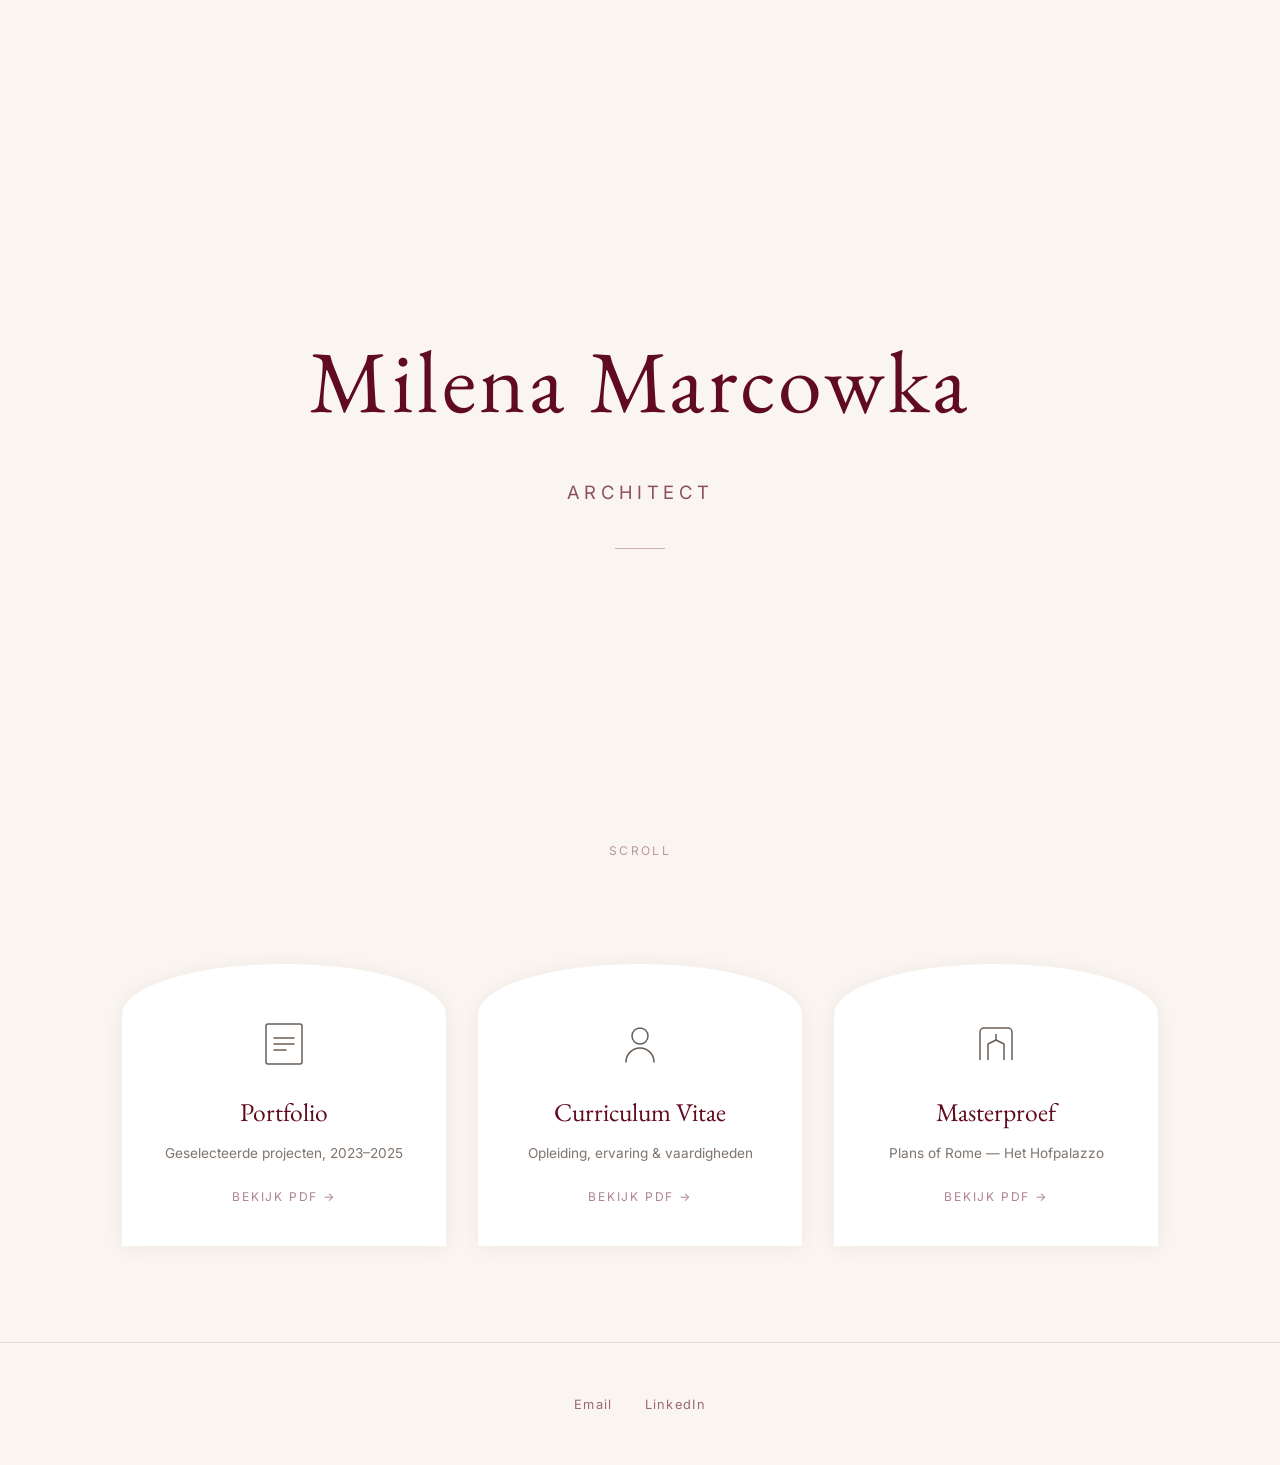
==== viewer.html @ 0ff6e99f "viewer init" ====
<!DOCTYPE html>
<html lang="nl">
<head>
  <meta charset="UTF-8">
  <meta name="viewport" content="width=device-width, initial-scale=1.0">
  <title>Milena Marcowka — Viewer</title>
  <link rel="preconnect" href="https://fonts.googleapis.com">
  <link rel="preconnect" href="https://fonts.gstatic.com" crossorigin>
  <link href="https://fonts.googleapis.com/css2?family=EB+Garamond:ital,wght@0,400;0,500;1,400&family=Inter:wght@300;400&display=swap" rel="stylesheet">
  <style>
    :root {
      --burgundy: #600B1F;
      --burgundy-light: #7A1A34;
      --cream: #FAF5F0;
      --warm-beige: #E8DDD3;
      --text-dark: #2C1A0E;
      --white: #FFFFFF;
    }

    *, *::before, *::after {
      margin: 0;
      padding: 0;
      box-sizing: border-box;
    }

    body {
      font-family: 'Inter', system-ui, -apple-system, sans-serif;
      background-color: var(--warm-beige);
      color: var(--text-dark);
      -webkit-font-smoothing: antialiased;
      overflow-x: hidden;
    }

    /* ── Top bar ── */
    .toolbar {
      position: sticky;
      top: 0;
      z-index: 100;
      display: flex;
      align-items: center;
      justify-content: space-between;
      padding: 0.75rem 1.5rem;
      background-color: var(--cream);
      border-bottom: 1px solid var(--warm-beige);
      box-shadow: 0 1px 8px rgba(44, 26, 14, 0.06);
    }

    .toolbar__left, .toolbar__right {
      display: flex;
      align-items: center;
      gap: 1rem;
      min-width: 0;
    }

    .toolbar__back {
      font-size: 0.8rem;
      letter-spacing: 0.1em;
      text-transform: uppercase;
      text-decoration: none;
      color: var(--burgundy);
      opacity: 0.7;
      transition: opacity 0.2s;
      white-space: nowrap;
    }
    .toolbar__back:hover { opacity: 1; }

    .toolbar__title {
      font-family: 'EB Garamond', Georgia, serif;
      font-size: 1.1rem;
      color: var(--burgundy);
      position: absolute;
      left: 50%;
      transform: translateX(-50%);
      white-space: nowrap;
    }

    .toolbar__download {
      font-size: 0.8rem;
      letter-spacing: 0.1em;
      text-transform: uppercase;
      text-decoration: none;
      color: var(--burgundy);
      opacity: 0.7;
      transition: opacity 0.2s;
      white-space: nowrap;
    }
    .toolbar__download:hover { opacity: 1; }

    /* ── Zoom controls ── */
    .zoom-controls {
      display: flex;
      align-items: center;
      gap: 0.4rem;
    }

    .zoom-btn {
      width: 30px;
      height: 30px;
      border: 1px solid var(--warm-beige);
      border-radius: 4px;
      background: var(--white);
      color: var(--burgundy);
      font-size: 1.1rem;
      cursor: pointer;
      display: flex;
      align-items: center;
      justify-content: center;
      transition: border-color 0.2s, background-color 0.2s;
      line-height: 1;
    }
    .zoom-btn:hover {
      border-color: var(--burgundy);
      background-color: #FDF8F4;
    }

    .zoom-level {
      font-size: 0.7rem;
      color: var(--text-dark);
      opacity: 0.6;
      min-width: 3em;
      text-align: center;
      letter-spacing: 0.03em;
    }

    /* ── Pages container ── */
    .pages {
      display: flex;
      flex-direction: column;
      align-items: center;
      padding: 1.5rem 1rem 3rem;
      gap: 1rem;
    }

    .page-wrapper {
      background: var(--white);
      box-shadow: 0 2px 16px rgba(44, 26, 14, 0.08);
      line-height: 0;
      position: relative;
      overflow: hidden;
    }

    .page-wrapper canvas {
      display: block;
      width: 100%;
      height: auto;
    }

    /* placeholder while page hasn't rendered */
    .page-wrapper--loading {
      display: flex;
      align-items: center;
      justify-content: center;
    }
    .page-wrapper--loading::after {
      content: '';
      width: 28px;
      height: 28px;
      border: 2px solid var(--warm-beige);
      border-top-color: var(--burgundy);
      border-radius: 50%;
      animation: spin 0.8s linear infinite;
      position: absolute;
    }

    @keyframes spin {
      to { transform: rotate(360deg); }
    }

    /* ── Loading overlay ── */
    .loading-overlay {
      position: fixed;
      inset: 0;
      display: flex;
      flex-direction: column;
      align-items: center;
      justify-content: center;
      background: var(--cream);
      z-index: 200;
      transition: opacity 0.3s;
    }
    .loading-overlay.hidden {
      opacity: 0;
      pointer-events: none;
    }
    .loading-overlay__spinner {
      width: 36px;
      height: 36px;
      border: 2px solid var(--warm-beige);
      border-top-color: var(--burgundy);
      border-radius: 50%;
      animation: spin 0.8s linear infinite;
      margin-bottom: 1.2rem;
    }
    .loading-overlay__text {
      font-size: 0.8rem;
      letter-spacing: 0.15em;
      text-transform: uppercase;
      color: var(--burgundy);
      opacity: 0.6;
    }

    /* ── Responsive ── */
    @media (max-width: 600px) {
      .toolbar__title { display: none; }
      .pages { padding: 0.75rem 0.5rem 2rem; gap: 0.5rem; }
      .toolbar { padding: 0.6rem 0.75rem; }
    }
  </style>
</head>
<body>

  <div class="loading-overlay" id="loadingOverlay">
    <div class="loading-overlay__spinner"></div>
    <span class="loading-overlay__text">Laden...</span>
  </div>

  <nav class="toolbar">
    <div class="toolbar__left">
      <a href="index.html" class="toolbar__back">&larr; Terug</a>
    </div>
    <span class="toolbar__title" id="docTitle"></span>
    <div class="toolbar__right">
      <div class="zoom-controls">
        <button class="zoom-btn" id="zoomOut" title="Zoom uit">&minus;</button>
        <span class="zoom-level" id="zoomLevel">100%</span>
        <button class="zoom-btn" id="zoomIn" title="Zoom in">+</button>
      </div>
      <a href="#" class="toolbar__download" id="downloadBtn" download>Download</a>
    </div>
  </nav>

  <main class="pages" id="pages"></main>

  <script type="module">
    const params = new URLSearchParams(window.location.search);
    const file = params.get('file');

    if (!file) {
      window.location.href = 'index.html';
    }

    // Titles for the toolbar
    const titles = {
      'MilenaMarcowka_Portfolio.pdf': 'Portfolio',
      'MilenaMarcowka_CV.pdf': 'Curriculum Vitae',
      'MilenaMarcowka_Masterproef.pdf': 'Masterproef'
    };
    const filename = file.split('/').pop();
    document.getElementById('docTitle').textContent = titles[filename] || filename;
    document.title = `Milena Marcowka \u2014 ${titles[filename] || 'Viewer'}`;

    // Download link
    document.getElementById('downloadBtn').href = file;

    // Load pdf.js
    const pdfjsLib = await import('https://cdnjs.cloudflare.com/ajax/libs/pdf.js/4.9.155/pdf.min.mjs');
    pdfjsLib.GlobalWorkerOptions.workerSrc = 'https://cdnjs.cloudflare.com/ajax/libs/pdf.js/4.9.155/pdf.worker.min.mjs';

    const pagesContainer = document.getElementById('pages');
    const overlay = document.getElementById('loadingOverlay');
    const PIXEL_RATIO = window.devicePixelRatio || 1;

    const pdf = await pdfjsLib.getDocument({ url: file, disableAutoFetch: true, disableStream: false }).promise;
    const totalPages = pdf.numPages;

    // Store base viewport info per page (at scale=1)
    const pageData = [];
    for (let i = 1; i <= totalPages; i++) {
      const page = await pdf.getPage(i);
      const vp = page.getViewport({ scale: 1 });
      pageData.push({ width: vp.width, height: vp.height });
    }

    // ── Zoom state ──
    const ZOOM_STEPS = [0.5, 0.75, 1, 1.25, 1.5, 2, 2.5, 3];
    let zoomIndex = 2; // start at 100%
    let currentZoom = 1;
    const MAX_ZOOM = ZOOM_STEPS[ZOOM_STEPS.length - 1]; // 3

    const zoomLevelEl = document.getElementById('zoomLevel');
    const zoomInBtn = document.getElementById('zoomIn');
    const zoomOutBtn = document.getElementById('zoomOut');

    function getBaseWidth() {
      return Math.min(850, window.innerWidth - 32);
    }

    // ── Create page wrappers ──
    const pageStates = [];

    for (let i = 0; i < totalPages; i++) {
      const wrapper = document.createElement('div');
      wrapper.className = 'page-wrapper page-wrapper--loading';
      wrapper.dataset.pageNum = i + 1;
      pagesContainer.appendChild(wrapper);

      pageStates.push({
        wrapper,
        rendered: false,
        rendering: false,
        pageNum: i + 1
      });
    }

    function updatePageSizes() {
      const displayW = getBaseWidth() * currentZoom;
      for (let i = 0; i < totalPages; i++) {
        const aspect = pageData[i].height / pageData[i].width;
        pageStates[i].wrapper.style.width = displayW + 'px';
        pageStates[i].wrapper.style.height = (displayW * aspect) + 'px';
      }
    }

    updatePageSizes();
    overlay.classList.add('hidden');

    // ── Lazy rendering with IntersectionObserver ──
    // Render once at high resolution (enough for max zoom).
    // Zoom only changes CSS size — no re-rendering needed.
    const observer = new IntersectionObserver((entries) => {
      for (const entry of entries) {
        if (!entry.isIntersecting) continue;
        const num = parseInt(entry.target.dataset.pageNum);
        const state = pageStates[num - 1];
        if (state.rendered || state.rendering) continue;
        renderPage(state);
      }
    }, {
      rootMargin: '150% 0px'
    });

    pageStates.forEach(s => observer.observe(s.wrapper));

    async function renderPage(state) {
      state.rendering = true;
      const page = await pdf.getPage(state.pageNum);

      // Render at max-zoom resolution so zoom is instant CSS scaling
      const baseW = getBaseWidth();
      const maxDisplayW = baseW * MAX_ZOOM;
      const renderScale = (maxDisplayW / pageData[state.pageNum - 1].width) * PIXEL_RATIO;

      // Cap canvas to avoid GPU limits (~4096-8192px on most devices)
      const MAX_CANVAS_DIM = 6144;
      const cappedScale = Math.min(
        renderScale,
        MAX_CANVAS_DIM / pageData[state.pageNum - 1].width,
        MAX_CANVAS_DIM / pageData[state.pageNum - 1].height
      );

      const renderViewport = page.getViewport({ scale: cappedScale });

      const canvas = document.createElement('canvas');
      canvas.width = renderViewport.width;
      canvas.height = renderViewport.height;

      const ctx = canvas.getContext('2d');
      await page.render({ canvasContext: ctx, viewport: renderViewport }).promise;

      state.wrapper.classList.remove('page-wrapper--loading');
      state.wrapper.appendChild(canvas);
      state.rendered = true;
      state.rendering = false;

      page.cleanup();
    }

    // ── Zoom logic (CSS only — instant) ──
    function applyZoom() {
      // Preserve scroll position: remember how far through the document we are
      const scrollTop = window.scrollY;
      const oldHeight = document.documentElement.scrollHeight;
      const scrollRatio = oldHeight > 0 ? scrollTop / oldHeight : 0;

      currentZoom = ZOOM_STEPS[zoomIndex];
      zoomLevelEl.textContent = Math.round(currentZoom * 100) + '%';
      zoomInBtn.disabled = zoomIndex >= ZOOM_STEPS.length - 1;
      zoomOutBtn.disabled = zoomIndex <= 0;
      updatePageSizes();

      // Restore relative scroll position so the same content stays in view
      const newHeight = document.documentElement.scrollHeight;
      window.scrollTo(0, scrollRatio * newHeight);
    }

    zoomInBtn.addEventListener('click', () => {
      if (zoomIndex < ZOOM_STEPS.length - 1) { zoomIndex++; applyZoom(); }
    });

    zoomOutBtn.addEventListener('click', () => {
      if (zoomIndex > 0) { zoomIndex--; applyZoom(); }
    });

    // Ctrl+scroll / Cmd+scroll to zoom
    window.addEventListener('wheel', (e) => {
      if (!e.ctrlKey && !e.metaKey) return;
      e.preventDefault();
      if (e.deltaY < 0 && zoomIndex < ZOOM_STEPS.length - 1) {
        zoomIndex++;
        applyZoom();
      } else if (e.deltaY > 0 && zoomIndex > 0) {
        zoomIndex--;
        applyZoom();
      }
    }, { passive: false });

    // Keyboard shortcuts
    window.addEventListener('keydown', (e) => {
      if ((e.ctrlKey || e.metaKey) && (e.key === '=' || e.key === '+')) {
        e.preventDefault();
        if (zoomIndex < ZOOM_STEPS.length - 1) { zoomIndex++; applyZoom(); }
      } else if ((e.ctrlKey || e.metaKey) && e.key === '-') {
        e.preventDefault();
        if (zoomIndex > 0) { zoomIndex--; applyZoom(); }
      } else if ((e.ctrlKey || e.metaKey) && e.key === '0') {
        e.preventDefault();
        zoomIndex = 2;
        applyZoom();
      }
    });
  </script>

</body>
</html>
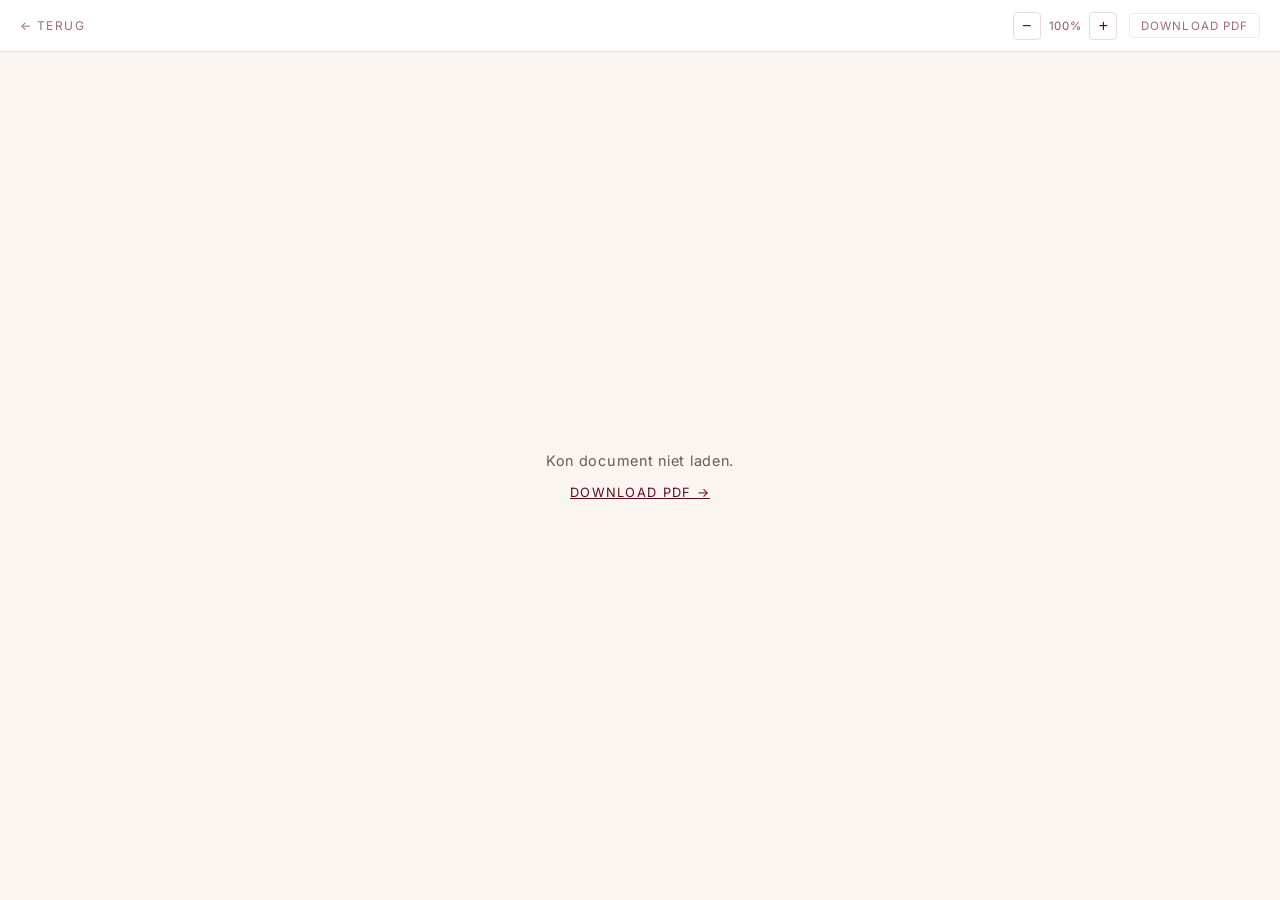
==== commit 2eee736e: "branch init" ====
--- a/viewer.html
+++ b/viewer.html
@@ -2,65 +2,59 @@
 <html lang="nl">
 <head>
   <meta charset="UTF-8">
-  <meta name="viewport" content="width=device-width, initial-scale=1.0">
-  <title>Milena Marcowka — Viewer</title>
+  <meta name="viewport" content="width=device-width, initial-scale=1.0, maximum-scale=5.0">
+  <title>Viewer — Milena Marcowka</title>
   <link rel="preconnect" href="https://fonts.googleapis.com">
   <link rel="preconnect" href="https://fonts.gstatic.com" crossorigin>
   <link href="https://fonts.googleapis.com/css2?family=EB+Garamond:ital,wght@0,400;0,500;1,400&family=Inter:wght@300;400&display=swap" rel="stylesheet">
   <style>
     :root {
-      --burgundy: #600B1F;
+      --burgundy:       #600B1F;
       --burgundy-light: #7A1A34;
-      --cream: #FAF5F0;
-      --warm-beige: #E8DDD3;
-      --text-dark: #2C1A0E;
-      --white: #FFFFFF;
-    }
-
-    *, *::before, *::after {
-      margin: 0;
-      padding: 0;
-      box-sizing: border-box;
-    }
+      --cream:          #FAF5F0;
+      --warm-beige:     #E8DDD3;
+      --text-dark:      #2C1A0E;
+      --white:          #FFFFFF;
+      --toolbar-h:      52px;
+    }
+
+    *, *::before, *::after { margin: 0; padding: 0; box-sizing: border-box; }
+
+    html { scroll-behavior: smooth; }
 
     body {
       font-family: 'Inter', system-ui, -apple-system, sans-serif;
-      background-color: var(--warm-beige);
+      background: var(--cream);
       color: var(--text-dark);
       -webkit-font-smoothing: antialiased;
-      overflow-x: hidden;
-    }
-
-    /* ── Top bar ── */
+    }
+
+    /* ── Toolbar ── */
     .toolbar {
-      position: sticky;
-      top: 0;
+      position: fixed;
+      top: 0; left: 0; right: 0;
+      height: var(--toolbar-h);
+      background: var(--white);
+      border-bottom: 1px solid var(--warm-beige);
+      display: flex;
+      align-items: center;
+      justify-content: space-between;
+      gap: 0.75rem;
+      padding: 0 1.25rem;
       z-index: 100;
-      display: flex;
-      align-items: center;
-      justify-content: space-between;
-      padding: 0.75rem 1.5rem;
-      background-color: var(--cream);
-      border-bottom: 1px solid var(--warm-beige);
-      box-shadow: 0 1px 8px rgba(44, 26, 14, 0.06);
-    }
-
-    .toolbar__left, .toolbar__right {
-      display: flex;
-      align-items: center;
-      gap: 1rem;
-      min-width: 0;
     }
 
     .toolbar__back {
-      font-size: 0.8rem;
-      letter-spacing: 0.1em;
+      font-family: 'Inter', sans-serif;
+      font-size: 0.75rem;
+      letter-spacing: 0.12em;
       text-transform: uppercase;
+      color: var(--burgundy);
       text-decoration: none;
-      color: var(--burgundy);
-      opacity: 0.7;
+      opacity: 0.6;
       transition: opacity 0.2s;
       white-space: nowrap;
+      flex-shrink: 0;
     }
     .toolbar__back:hover { opacity: 1; }
 
@@ -68,356 +62,405 @@
       font-family: 'EB Garamond', Georgia, serif;
       font-size: 1.1rem;
       color: var(--burgundy);
-      position: absolute;
-      left: 50%;
-      transform: translateX(-50%);
+      flex: 1;
+      text-align: center;
       white-space: nowrap;
-    }
-
-    .toolbar__download {
-      font-size: 0.8rem;
-      letter-spacing: 0.1em;
-      text-transform: uppercase;
-      text-decoration: none;
-      color: var(--burgundy);
-      opacity: 0.7;
-      transition: opacity 0.2s;
-      white-space: nowrap;
-    }
-    .toolbar__download:hover { opacity: 1; }
+      overflow: hidden;
+      text-overflow: ellipsis;
+    }
+
+    .toolbar__right {
+      display: flex;
+      align-items: center;
+      gap: 0.75rem;
+      flex-shrink: 0;
+    }
+
+    .page-indicator {
+      font-size: 0.72rem;
+      letter-spacing: 0.08em;
+      color: var(--burgundy);
+      opacity: 0.55;
+      min-width: 3.5rem;
+      text-align: right;
+    }
 
     /* ── Zoom controls ── */
     .zoom-controls {
       display: flex;
       align-items: center;
-      gap: 0.4rem;
+      gap: 2px;
     }
 
     .zoom-btn {
-      width: 30px;
-      height: 30px;
+      width: 28px; height: 28px;
       border: 1px solid var(--warm-beige);
+      background: var(--white);
+      color: var(--burgundy);
+      font-size: 1rem;
+      line-height: 1;
+      cursor: pointer;
       border-radius: 4px;
-      background: var(--white);
-      color: var(--burgundy);
-      font-size: 1.1rem;
+      transition: background 0.15s, opacity 0.15s;
+      display: flex; align-items: center; justify-content: center;
+    }
+    .zoom-btn:hover:not(:disabled) { background: var(--cream); }
+    .zoom-btn:disabled { opacity: 0.3; cursor: default; }
+
+    .zoom-level {
+      font-size: 0.72rem;
+      letter-spacing: 0.05em;
+      color: var(--burgundy);
+      opacity: 0.7;
+      min-width: 2.8rem;
+      text-align: center;
       cursor: pointer;
-      display: flex;
-      align-items: center;
-      justify-content: center;
-      transition: border-color 0.2s, background-color 0.2s;
-      line-height: 1;
-    }
-    .zoom-btn:hover {
-      border-color: var(--burgundy);
-      background-color: #FDF8F4;
-    }
-
-    .zoom-level {
-      font-size: 0.7rem;
-      color: var(--text-dark);
+      padding: 0 2px;
+      transition: opacity 0.15s;
+    }
+    .zoom-level:hover { opacity: 1; }
+
+    /* ── Download ── */
+    .toolbar__download {
+      font-size: 0.72rem;
+      letter-spacing: 0.1em;
+      text-transform: uppercase;
+      color: var(--burgundy);
+      text-decoration: none;
       opacity: 0.6;
-      min-width: 3em;
-      text-align: center;
-      letter-spacing: 0.03em;
-    }
+      border: 1px solid var(--warm-beige);
+      padding: 0.3rem 0.65rem;
+      border-radius: 4px;
+      transition: opacity 0.2s, background 0.2s;
+      white-space: nowrap;
+    }
+    .toolbar__download:hover { opacity: 1; background: var(--cream); }
 
     /* ── Pages container ── */
     .pages {
+      --zoom: 1;
+      padding-top: calc(var(--toolbar-h) + 2rem);
+      padding-bottom: 4rem;
       display: flex;
       flex-direction: column;
       align-items: center;
-      padding: 1.5rem 1rem 3rem;
-      gap: 1rem;
-    }
-
+      gap: 1.5rem;
+      overflow-x: auto;
+    }
+
+    /* ── Individual page ── */
     .page-wrapper {
+      position: relative;
+      width: calc(min(100vw - 2rem, 1100px) * var(--zoom));
       background: var(--white);
-      box-shadow: 0 2px 16px rgba(44, 26, 14, 0.08);
-      line-height: 0;
-      position: relative;
+      box-shadow: 0 2px 20px rgba(44, 26, 14, 0.08);
       overflow: hidden;
-    }
-
-    .page-wrapper canvas {
-      display: block;
+      flex-shrink: 0;
+    }
+
+    .page-wrapper img {
       width: 100%;
       height: auto;
-    }
-
-    /* placeholder while page hasn't rendered */
-    .page-wrapper--loading {
+      display: block;
+      opacity: 0;
+      transition: opacity 0.3s ease;
+    }
+
+    .page-wrapper img.loaded { opacity: 1; }
+
+    /* Shimmer skeleton */
+    .page-skeleton {
+      position: absolute;
+      inset: 0;
+      background: linear-gradient(
+        90deg,
+        var(--white) 25%,
+        #f0ebe5 50%,
+        var(--white) 75%
+      );
+      background-size: 200% 100%;
+      animation: shimmer 1.5s infinite;
+    }
+
+    .page-wrapper.img-loaded .page-skeleton { display: none; }
+
+    @keyframes shimmer {
+      0%   { background-position: 200% 0; }
+      100% { background-position: -200% 0; }
+    }
+
+    /* ── Error / loading overlay ── */
+    .loading-overlay {
+      position: fixed;
+      inset: 0;
+      top: var(--toolbar-h);
+      background: var(--cream);
       display: flex;
+      flex-direction: column;
       align-items: center;
       justify-content: center;
-    }
-    .page-wrapper--loading::after {
-      content: '';
-      width: 28px;
-      height: 28px;
+      gap: 1rem;
+      z-index: 50;
+    }
+
+    .loading-overlay.hidden { display: none; }
+
+    .spinner {
+      width: 32px; height: 32px;
       border: 2px solid var(--warm-beige);
       border-top-color: var(--burgundy);
       border-radius: 50%;
       animation: spin 0.8s linear infinite;
-      position: absolute;
-    }
-
-    @keyframes spin {
-      to { transform: rotate(360deg); }
-    }
-
-    /* ── Loading overlay ── */
-    .loading-overlay {
-      position: fixed;
-      inset: 0;
-      display: flex;
+    }
+
+    @keyframes spin { to { transform: rotate(360deg); } }
+
+    .loading-overlay p {
+      font-size: 0.85rem;
+      color: var(--text-dark);
+      opacity: 0.6;
+      letter-spacing: 0.05em;
+    }
+
+    .error-msg {
+      display: none;
       flex-direction: column;
       align-items: center;
-      justify-content: center;
-      background: var(--cream);
-      z-index: 200;
-      transition: opacity 0.3s;
-    }
-    .loading-overlay.hidden {
-      opacity: 0;
-      pointer-events: none;
-    }
-    .loading-overlay__spinner {
-      width: 36px;
-      height: 36px;
-      border: 2px solid var(--warm-beige);
-      border-top-color: var(--burgundy);
-      border-radius: 50%;
-      animation: spin 0.8s linear infinite;
-      margin-bottom: 1.2rem;
-    }
-    .loading-overlay__text {
+      gap: 1rem;
+    }
+
+    .error-msg.visible { display: flex; }
+
+    .error-msg p {
+      font-size: 0.9rem;
+      opacity: 0.7;
+    }
+
+    .error-msg a {
+      color: var(--burgundy);
       font-size: 0.8rem;
-      letter-spacing: 0.15em;
+      letter-spacing: 0.1em;
       text-transform: uppercase;
-      color: var(--burgundy);
-      opacity: 0.6;
     }
 
     /* ── Responsive ── */
     @media (max-width: 600px) {
       .toolbar__title { display: none; }
-      .pages { padding: 0.75rem 0.5rem 2rem; gap: 0.5rem; }
-      .toolbar { padding: 0.6rem 0.75rem; }
+      .zoom-controls  { display: none; }
+      .toolbar__download { padding: 0.3rem 0.5rem; }
+    }
+
+    @media (max-width: 400px) {
+      .toolbar__download span { display: none; }
     }
   </style>
 </head>
 <body>
 
-  <div class="loading-overlay" id="loadingOverlay">
-    <div class="loading-overlay__spinner"></div>
-    <span class="loading-overlay__text">Laden...</span>
-  </div>
-
+  <!-- Toolbar -->
   <nav class="toolbar">
-    <div class="toolbar__left">
-      <a href="index.html" class="toolbar__back">&larr; Terug</a>
-    </div>
+    <a href="index.html" class="toolbar__back">&larr; Terug</a>
     <span class="toolbar__title" id="docTitle"></span>
     <div class="toolbar__right">
+      <span class="page-indicator" id="pageIndicator"></span>
       <div class="zoom-controls">
-        <button class="zoom-btn" id="zoomOut" title="Zoom uit">&minus;</button>
-        <span class="zoom-level" id="zoomLevel">100%</span>
-        <button class="zoom-btn" id="zoomIn" title="Zoom in">+</button>
+        <button class="zoom-btn" id="zoomOut" title="Zoom out (Ctrl −)">−</button>
+        <span class="zoom-level" id="zoomLevel" title="Klik om te resetten">100%</span>
+        <button class="zoom-btn" id="zoomIn"  title="Zoom in (Ctrl +)">+</button>
       </div>
-      <a href="#" class="toolbar__download" id="downloadBtn" download>Download</a>
+      <a href="#" class="toolbar__download" id="downloadBtn" download>
+        <span>Download PDF</span>
+      </a>
     </div>
   </nav>
 
+  <!-- Loading overlay -->
+  <div class="loading-overlay" id="loadingOverlay">
+    <div class="spinner"></div>
+    <p>Laden…</p>
+    <div class="error-msg" id="errorMsg">
+      <p>Kon document niet laden.</p>
+      <a href="#" id="fallbackLink">Download PDF →</a>
+    </div>
+  </div>
+
+  <!-- Pages -->
   <main class="pages" id="pages"></main>
 
-  <script type="module">
-    const params = new URLSearchParams(window.location.search);
-    const file = params.get('file');
-
-    if (!file) {
-      window.location.href = 'index.html';
-    }
-
-    // Titles for the toolbar
-    const titles = {
-      'MilenaMarcowka_Portfolio.pdf': 'Portfolio',
-      'MilenaMarcowka_CV.pdf': 'Curriculum Vitae',
-      'MilenaMarcowka_Masterproef.pdf': 'Masterproef'
-    };
-    const filename = file.split('/').pop();
-    document.getElementById('docTitle').textContent = titles[filename] || filename;
-    document.title = `Milena Marcowka \u2014 ${titles[filename] || 'Viewer'}`;
-
-    // Download link
-    document.getElementById('downloadBtn').href = file;
-
-    // Load pdf.js
-    const pdfjsLib = await import('https://cdnjs.cloudflare.com/ajax/libs/pdf.js/4.9.155/pdf.min.mjs');
-    pdfjsLib.GlobalWorkerOptions.workerSrc = 'https://cdnjs.cloudflare.com/ajax/libs/pdf.js/4.9.155/pdf.worker.min.mjs';
-
-    const pagesContainer = document.getElementById('pages');
-    const overlay = document.getElementById('loadingOverlay');
-    const PIXEL_RATIO = window.devicePixelRatio || 1;
-
-    const pdf = await pdfjsLib.getDocument({ url: file, disableAutoFetch: true, disableStream: false }).promise;
-    const totalPages = pdf.numPages;
-
-    // Store base viewport info per page (at scale=1)
-    const pageData = [];
-    for (let i = 1; i <= totalPages; i++) {
-      const page = await pdf.getPage(i);
-      const vp = page.getViewport({ scale: 1 });
-      pageData.push({ width: vp.width, height: vp.height });
-    }
-
-    // ── Zoom state ──
-    const ZOOM_STEPS = [0.5, 0.75, 1, 1.25, 1.5, 2, 2.5, 3];
+  <script>
+    const ZOOM_STEPS = [0.5, 0.75, 1, 1.25, 1.5, 2, 3];
     let zoomIndex = 2; // start at 100%
-    let currentZoom = 1;
-    const MAX_ZOOM = ZOOM_STEPS[ZOOM_STEPS.length - 1]; // 3
-
-    const zoomLevelEl = document.getElementById('zoomLevel');
-    const zoomInBtn = document.getElementById('zoomIn');
-    const zoomOutBtn = document.getElementById('zoomOut');
-
-    function getBaseWidth() {
-      return Math.min(850, window.innerWidth - 32);
-    }
-
-    // ── Create page wrappers ──
-    const pageStates = [];
-
-    for (let i = 0; i < totalPages; i++) {
-      const wrapper = document.createElement('div');
-      wrapper.className = 'page-wrapper page-wrapper--loading';
-      wrapper.dataset.pageNum = i + 1;
-      pagesContainer.appendChild(wrapper);
-
-      pageStates.push({
-        wrapper,
-        rendered: false,
-        rendering: false,
-        pageNum: i + 1
+    let manifest = null;
+
+    // ── Resolve doc name from query param ──────────────────────────────────
+    const params  = new URLSearchParams(location.search);
+    const docName = params.get('doc') || '';
+
+    if (!docName) {
+      showError();
+    } else {
+      init();
+    }
+
+    async function init() {
+      const manifestUrl = `images/${docName}/manifest.json`;
+      const pdfUrl      = `pdfs/${docName}.pdf`;
+
+      // Set download link immediately
+      const dlBtn = document.getElementById('downloadBtn');
+      dlBtn.href = pdfUrl;
+      document.getElementById('fallbackLink').href = pdfUrl;
+
+      try {
+        const res = await fetch(manifestUrl);
+        if (!res.ok) throw new Error(`HTTP ${res.status}`);
+        manifest = await res.json();
+      } catch (e) {
+        showError();
+        return;
+      }
+
+      document.getElementById('docTitle').textContent = manifest.title;
+      document.title = `${manifest.title} — Milena Marcowka`;
+
+      buildPages();
+      setupObserver();
+      setupZoom();
+      setupScrollIndicator();
+
+      document.getElementById('loadingOverlay').classList.add('hidden');
+    }
+
+    // ── Build page placeholder elements ───────────────────────────────────
+    function buildPages() {
+      const container = document.getElementById('pages');
+      manifest.pages.forEach((page, idx) => {
+        const wrapper = document.createElement('div');
+        wrapper.className = 'page-wrapper';
+        wrapper.dataset.index = idx;
+        wrapper.dataset.file  = page.file;
+
+        // Aspect ratio from manifest prevents layout shift
+        const ratio = page.height / page.width;
+        wrapper.style.aspectRatio = `${page.width} / ${page.height}`;
+
+        const skeleton = document.createElement('div');
+        skeleton.className = 'page-skeleton';
+        wrapper.appendChild(skeleton);
+
+        container.appendChild(wrapper);
       });
     }
 
-    function updatePageSizes() {
-      const displayW = getBaseWidth() * currentZoom;
-      for (let i = 0; i < totalPages; i++) {
-        const aspect = pageData[i].height / pageData[i].width;
-        pageStates[i].wrapper.style.width = displayW + 'px';
-        pageStates[i].wrapper.style.height = (displayW * aspect) + 'px';
+    // ── IntersectionObserver for lazy loading ──────────────────────────────
+    function setupObserver() {
+      const observer = new IntersectionObserver((entries) => {
+        for (const entry of entries) {
+          if (!entry.isIntersecting) continue;
+          const wrapper = entry.target;
+          if (wrapper.dataset.loaded) continue;
+          wrapper.dataset.loaded = '1';
+          loadImage(wrapper);
+          observer.unobserve(wrapper);
+        }
+      }, { rootMargin: '200% 0px' });
+
+      document.querySelectorAll('.page-wrapper').forEach(w => observer.observe(w));
+    }
+
+    function loadImage(wrapper) {
+      const img = document.createElement('img');
+      const pageNum = parseInt(wrapper.dataset.index, 10) + 1;
+      img.alt      = `Pagina ${pageNum}`;
+      img.decoding = 'async';
+      img.src      = `images/${docName}/${wrapper.dataset.file}`;
+      img.onload   = () => {
+        img.classList.add('loaded');
+        wrapper.classList.add('img-loaded');
+      };
+      img.onerror  = () => {
+        wrapper.classList.add('img-loaded'); // hide shimmer even on error
+      };
+      wrapper.appendChild(img);
+    }
+
+    // ── Zoom ──────────────────────────────────────────────────────────────
+    function setupZoom() {
+      document.getElementById('zoomIn').addEventListener('click',  () => changeZoom(1));
+      document.getElementById('zoomOut').addEventListener('click', () => changeZoom(-1));
+      document.getElementById('zoomLevel').addEventListener('click', resetZoom);
+
+      // Ctrl + scroll
+      window.addEventListener('wheel', (e) => {
+        if (!e.ctrlKey && !e.metaKey) return;
+        e.preventDefault();
+        changeZoom(e.deltaY < 0 ? 1 : -1);
+      }, { passive: false });
+
+      // Ctrl +/-/0 keyboard
+      window.addEventListener('keydown', (e) => {
+        if (!e.ctrlKey && !e.metaKey) return;
+        if (e.key === '=' || e.key === '+') { e.preventDefault(); changeZoom(1); }
+        if (e.key === '-')                  { e.preventDefault(); changeZoom(-1); }
+        if (e.key === '0')                  { e.preventDefault(); resetZoom(); }
+      });
+
+      applyZoom();
+    }
+
+    function changeZoom(dir) {
+      zoomIndex = Math.max(0, Math.min(ZOOM_STEPS.length - 1, zoomIndex + dir));
+      applyZoom();
+    }
+
+    function resetZoom() {
+      zoomIndex = 2;
+      applyZoom();
+    }
+
+    function applyZoom() {
+      const zoom = ZOOM_STEPS[zoomIndex];
+      document.getElementById('pages').style.setProperty('--zoom', zoom);
+      document.getElementById('zoomLevel').textContent = Math.round(zoom * 100) + '%';
+      document.getElementById('zoomIn').disabled  = zoomIndex >= ZOOM_STEPS.length - 1;
+      document.getElementById('zoomOut').disabled = zoomIndex <= 0;
+    }
+
+    // ── Page indicator ────────────────────────────────────────────────────
+    function setupScrollIndicator() {
+      if (!manifest) return;
+      updateIndicator();
+      let ticking = false;
+      window.addEventListener('scroll', () => {
+        if (ticking) return;
+        ticking = true;
+        requestAnimationFrame(() => { updateIndicator(); ticking = false; });
+      });
+    }
+
+    function updateIndicator() {
+      if (!manifest) return;
+      const wrappers = document.querySelectorAll('.page-wrapper');
+      const mid = window.innerHeight / 2;
+      let current = 1;
+      for (let i = wrappers.length - 1; i >= 0; i--) {
+        if (wrappers[i].getBoundingClientRect().top <= mid) {
+          current = i + 1;
+          break;
+        }
       }
-    }
-
-    updatePageSizes();
-    overlay.classList.add('hidden');
-
-    // ── Lazy rendering with IntersectionObserver ──
-    // Render once at high resolution (enough for max zoom).
-    // Zoom only changes CSS size — no re-rendering needed.
-    const observer = new IntersectionObserver((entries) => {
-      for (const entry of entries) {
-        if (!entry.isIntersecting) continue;
-        const num = parseInt(entry.target.dataset.pageNum);
-        const state = pageStates[num - 1];
-        if (state.rendered || state.rendering) continue;
-        renderPage(state);
-      }
-    }, {
-      rootMargin: '150% 0px'
-    });
-
-    pageStates.forEach(s => observer.observe(s.wrapper));
-
-    async function renderPage(state) {
-      state.rendering = true;
-      const page = await pdf.getPage(state.pageNum);
-
-      // Render at max-zoom resolution so zoom is instant CSS scaling
-      const baseW = getBaseWidth();
-      const maxDisplayW = baseW * MAX_ZOOM;
-      const renderScale = (maxDisplayW / pageData[state.pageNum - 1].width) * PIXEL_RATIO;
-
-      // Cap canvas to avoid GPU limits (~4096-8192px on most devices)
-      const MAX_CANVAS_DIM = 6144;
-      const cappedScale = Math.min(
-        renderScale,
-        MAX_CANVAS_DIM / pageData[state.pageNum - 1].width,
-        MAX_CANVAS_DIM / pageData[state.pageNum - 1].height
-      );
-
-      const renderViewport = page.getViewport({ scale: cappedScale });
-
-      const canvas = document.createElement('canvas');
-      canvas.width = renderViewport.width;
-      canvas.height = renderViewport.height;
-
-      const ctx = canvas.getContext('2d');
-      await page.render({ canvasContext: ctx, viewport: renderViewport }).promise;
-
-      state.wrapper.classList.remove('page-wrapper--loading');
-      state.wrapper.appendChild(canvas);
-      state.rendered = true;
-      state.rendering = false;
-
-      page.cleanup();
-    }
-
-    // ── Zoom logic (CSS only — instant) ──
-    function applyZoom() {
-      // Preserve scroll position: remember how far through the document we are
-      const scrollTop = window.scrollY;
-      const oldHeight = document.documentElement.scrollHeight;
-      const scrollRatio = oldHeight > 0 ? scrollTop / oldHeight : 0;
-
-      currentZoom = ZOOM_STEPS[zoomIndex];
-      zoomLevelEl.textContent = Math.round(currentZoom * 100) + '%';
-      zoomInBtn.disabled = zoomIndex >= ZOOM_STEPS.length - 1;
-      zoomOutBtn.disabled = zoomIndex <= 0;
-      updatePageSizes();
-
-      // Restore relative scroll position so the same content stays in view
-      const newHeight = document.documentElement.scrollHeight;
-      window.scrollTo(0, scrollRatio * newHeight);
-    }
-
-    zoomInBtn.addEventListener('click', () => {
-      if (zoomIndex < ZOOM_STEPS.length - 1) { zoomIndex++; applyZoom(); }
-    });
-
-    zoomOutBtn.addEventListener('click', () => {
-      if (zoomIndex > 0) { zoomIndex--; applyZoom(); }
-    });
-
-    // Ctrl+scroll / Cmd+scroll to zoom
-    window.addEventListener('wheel', (e) => {
-      if (!e.ctrlKey && !e.metaKey) return;
-      e.preventDefault();
-      if (e.deltaY < 0 && zoomIndex < ZOOM_STEPS.length - 1) {
-        zoomIndex++;
-        applyZoom();
-      } else if (e.deltaY > 0 && zoomIndex > 0) {
-        zoomIndex--;
-        applyZoom();
-      }
-    }, { passive: false });
-
-    // Keyboard shortcuts
-    window.addEventListener('keydown', (e) => {
-      if ((e.ctrlKey || e.metaKey) && (e.key === '=' || e.key === '+')) {
-        e.preventDefault();
-        if (zoomIndex < ZOOM_STEPS.length - 1) { zoomIndex++; applyZoom(); }
-      } else if ((e.ctrlKey || e.metaKey) && e.key === '-') {
-        e.preventDefault();
-        if (zoomIndex > 0) { zoomIndex--; applyZoom(); }
-      } else if ((e.ctrlKey || e.metaKey) && e.key === '0') {
-        e.preventDefault();
-        zoomIndex = 2;
-        applyZoom();
-      }
-    });
+      document.getElementById('pageIndicator').textContent =
+        `${current} / ${manifest.pageCount}`;
+    }
+
+    // ── Error state ───────────────────────────────────────────────────────
+    function showError() {
+      const overlay = document.getElementById('loadingOverlay');
+      overlay.querySelector('.spinner').style.display = 'none';
+      overlay.querySelector('p').style.display = 'none';
+      document.getElementById('errorMsg').classList.add('visible');
+      overlay.classList.remove('hidden');
+    }
   </script>
 
 </body>
